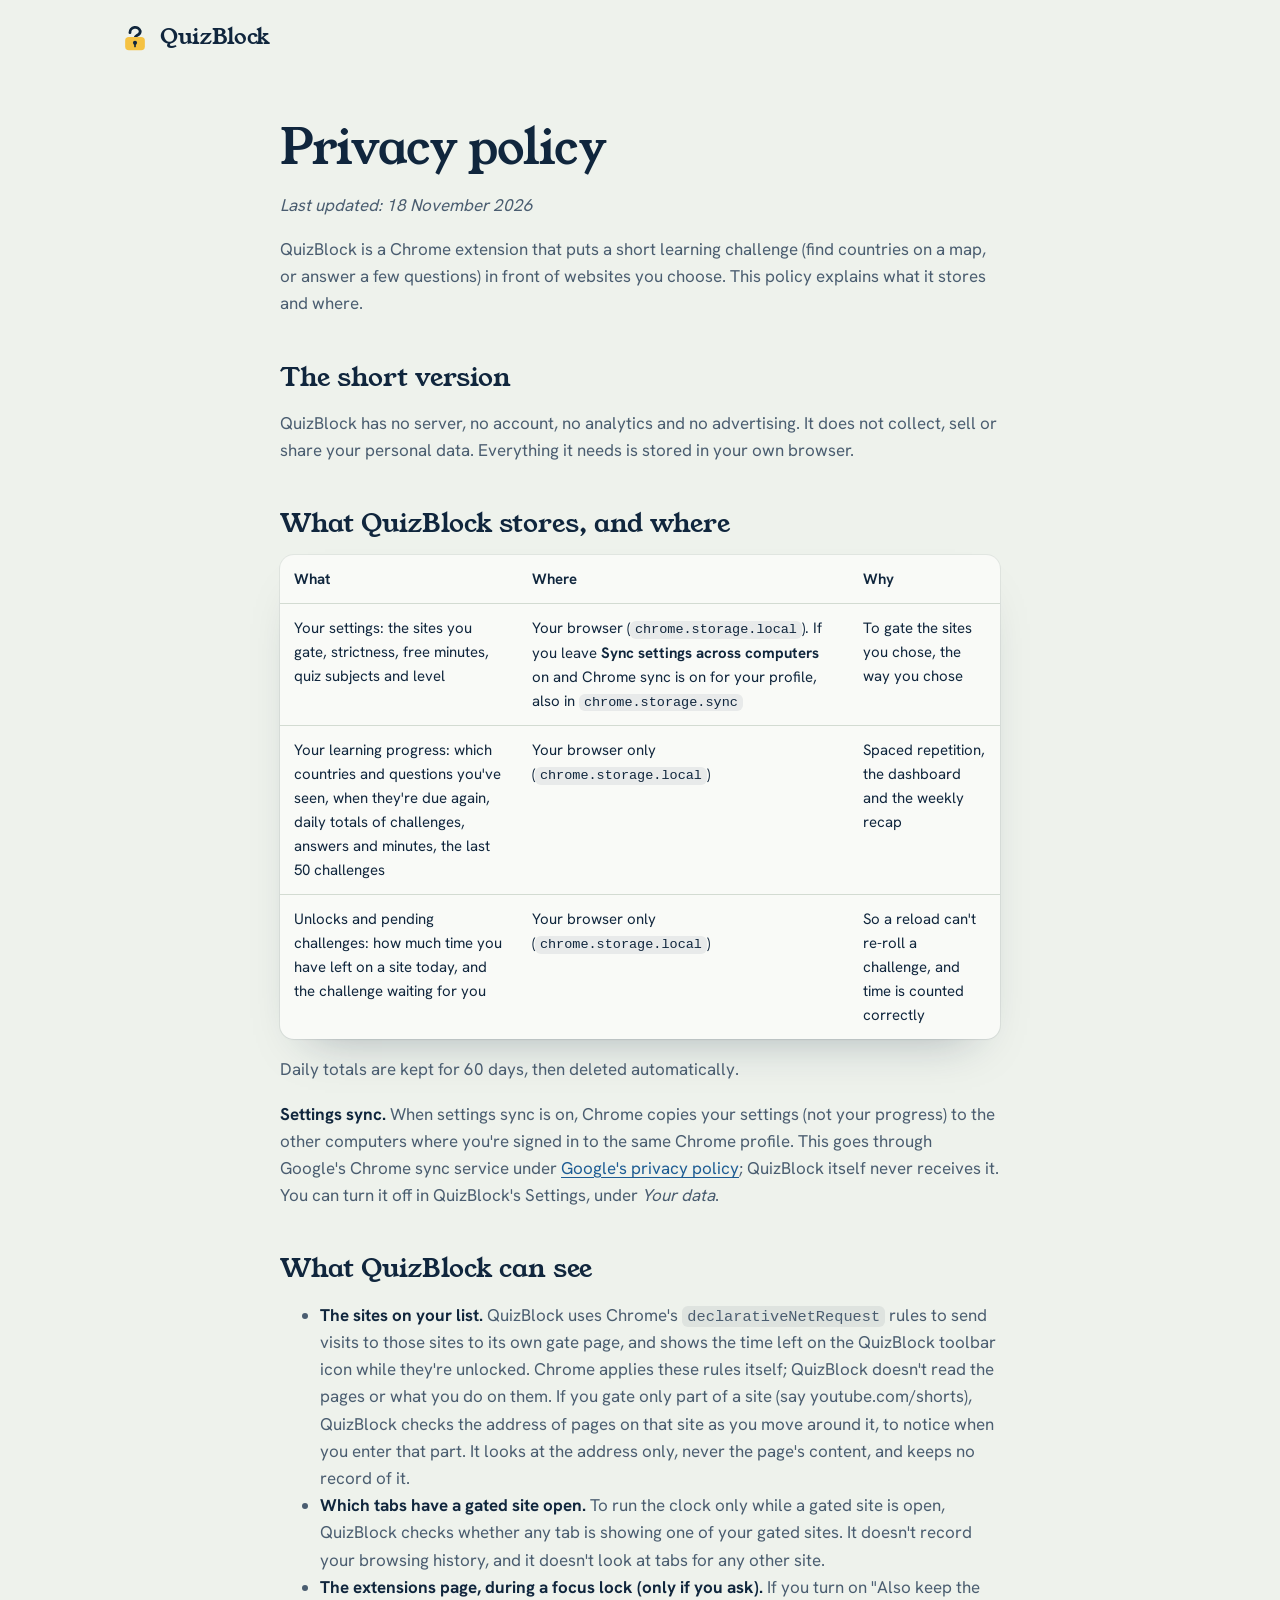
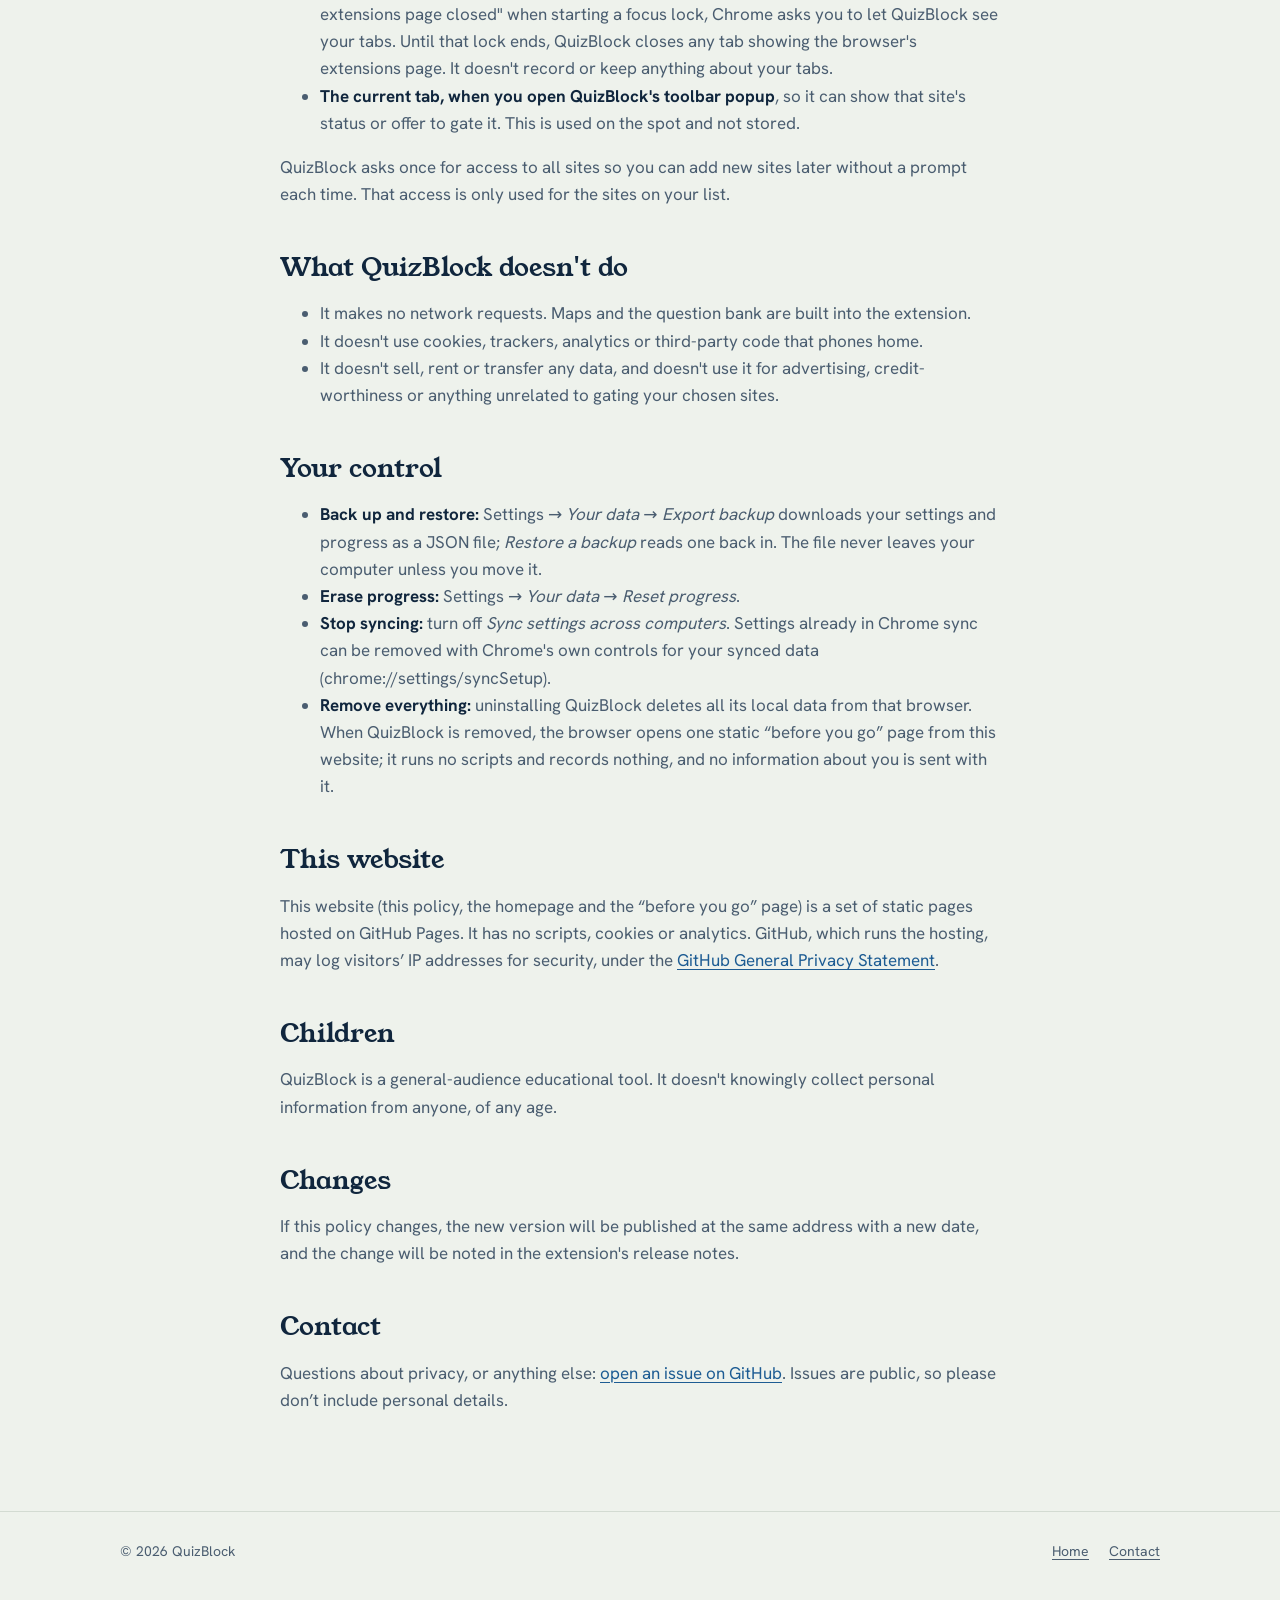
==== privacy.html @ a1161b98 "Publish QuizBlock website: homepage, privacy policy, uninstall page" ====
<!doctype html>
<html lang="en">
<head>
  <meta charset="utf-8">
  <meta name="viewport" content="width=device-width, initial-scale=1">
  <title>Privacy policy · QuizBlock</title>
  <meta name="description" content="QuizBlock has no server, no account, no analytics and no advertising. Everything it stores stays in your browser.">
  <link rel="icon" href="img/favicon-32.png">
  <link rel="stylesheet" href="style.css">
</head>
<body>
  <div class="wrap">
    <header class="bar">
      <a class="brand" href="./">
        <svg viewBox="0 0 32 32" aria-hidden="true"><path d="M10.6 11.4A5.6 5.6 0 0 1 21.6 9.8c0 2.9-2 3.9-3.6 4.7c-1.2.6-2 1.4-2 3" fill="none" stroke="currentColor" stroke-width="3" stroke-linecap="round" stroke-linejoin="round"/><rect x="5.5" y="16" width="21" height="14" rx="4" fill="#f5c242"/><circle cx="16" cy="22.2" r="2.2" fill="#10263d"/><path d="M16 23v3" stroke="#10263d" stroke-width="1.8" stroke-linecap="round"/></svg>
        QuizBlock
      </a>
    </header>
  </div>
  <main class="wrap doc">
<h1>Privacy policy</h1>
<p><em>Last updated: 18 November 2026</em></p>
<p>QuizBlock is a Chrome extension that puts a short learning challenge (find countries on a map, or answer a few questions) in front of websites you choose. This policy explains what it stores and where.</p>
<h2>The short version</h2>
<p>QuizBlock has no server, no account, no analytics and no advertising. It does not collect, sell or share your personal data. Everything it needs is stored in your own browser.</p>
<h2>What QuizBlock stores, and where</h2>
<div class="table"><table><thead><tr><th>What</th><th>Where</th><th>Why</th></tr></thead><tbody><tr><td>Your settings: the sites you gate, strictness, free minutes, quiz subjects and level</td><td>Your browser (<code>chrome.storage.local</code>). If you leave <strong>Sync settings across computers</strong> on and Chrome sync is on for your profile, also in <code>chrome.storage.sync</code></td><td>To gate the sites you chose, the way you chose</td></tr><tr><td>Your learning progress: which countries and questions you've seen, when they're due again, daily totals of challenges, answers and minutes, the last 50 challenges</td><td>Your browser only (<code>chrome.storage.local</code>)</td><td>Spaced repetition, the dashboard and the weekly recap</td></tr><tr><td>Unlocks and pending challenges: how much time you have left on a site today, and the challenge waiting for you</td><td>Your browser only (<code>chrome.storage.local</code>)</td><td>So a reload can't re-roll a challenge, and time is counted correctly</td></tr></tbody></table></div>
<p>Daily totals are kept for 60 days, then deleted automatically.</p>
<p><strong>Settings sync.</strong> When settings sync is on, Chrome copies your settings (not your progress) to the other computers where you're signed in to the same Chrome profile. This goes through Google's Chrome sync service under <a href="https://policies.google.com/privacy">Google's privacy policy</a>; QuizBlock itself never receives it. You can turn it off in QuizBlock's Settings, under <em>Your data</em>.</p>
<h2>What QuizBlock can see</h2>
<ul><li><strong>The sites on your list.</strong> QuizBlock uses Chrome's <code>declarativeNetRequest</code> rules to send visits to those sites to its own gate page, and shows the time left on the QuizBlock toolbar icon while they're unlocked. Chrome applies these rules itself; QuizBlock doesn't read the pages or what you do on them. If you gate only part of a site (say youtube.com/shorts), QuizBlock checks the address of pages on that site as you move around it, to notice when you enter that part. It looks at the address only, never the page's content, and keeps no record of it.</li><li><strong>Which tabs have a gated site open.</strong> To run the clock only while a gated site is open, QuizBlock checks whether any tab is showing one of your gated sites. It doesn't record your browsing history, and it doesn't look at tabs for any other site.</li><li><strong>The extensions page, during a focus lock (only if you ask).</strong> If you turn on "Also keep the extensions page closed" when starting a focus lock, Chrome asks you to let QuizBlock see your tabs. Until that lock ends, QuizBlock closes any tab showing the browser's extensions page. It doesn't record or keep anything about your tabs.</li><li><strong>The current tab, when you open QuizBlock's toolbar popup</strong>, so it can show that site's status or offer to gate it. This is used on the spot and not stored.</li></ul>
<p>QuizBlock asks once for access to all sites so you can add new sites later without a prompt each time. That access is only used for the sites on your list.</p>
<h2>What QuizBlock doesn't do</h2>
<ul><li>It makes no network requests. Maps and the question bank are built into the extension.</li><li>It doesn't use cookies, trackers, analytics or third-party code that phones home.</li><li>It doesn't sell, rent or transfer any data, and doesn't use it for advertising, credit-worthiness or anything unrelated to gating your chosen sites.</li></ul>
<h2>Your control</h2>
<ul><li><strong>Back up and restore:</strong> Settings → <em>Your data</em> → <em>Export backup</em> downloads your settings and progress as a JSON file; <em>Restore a backup</em> reads one back in. The file never leaves your computer unless you move it.</li><li><strong>Erase progress:</strong> Settings → <em>Your data</em> → <em>Reset progress</em>.</li><li><strong>Stop syncing:</strong> turn off <em>Sync settings across computers</em>. Settings already in Chrome sync can be removed with Chrome's own controls for your synced data (chrome://settings/syncSetup).</li><li><strong>Remove everything:</strong> uninstalling QuizBlock deletes all its local data from that browser. When QuizBlock is removed, the browser opens one static “before you go” page from this website; it runs no scripts and records nothing, and no information about you is sent with it.</li></ul>
<h2>This website</h2>
<p>This website (this policy, the homepage and the “before you go” page) is a set of static pages hosted on GitHub Pages. It has no scripts, cookies or analytics. GitHub, which runs the hosting, may log visitors’ IP addresses for security, under the <a href="https://docs.github.com/en/site-policy/privacy-policies/github-general-privacy-statement">GitHub General Privacy Statement</a>.</p>
<h2>Children</h2>
<p>QuizBlock is a general-audience educational tool. It doesn't knowingly collect personal information from anyone, of any age.</p>
<h2>Changes</h2>
<p>If this policy changes, the new version will be published at the same address with a new date, and the change will be noted in the extension's release notes.</p>
<h2>Contact</h2>
<p>Questions about privacy, or anything else: <!-- CONTACT: swap in the email address once it exists --><a href="https://github.com/VictorZ-29/quizblock-site/issues">open an issue on GitHub</a>. Issues are public, so please don’t include personal details.</p>

  </main>
  <footer class="foot">
    <div class="wrap">
      <span>© 2026 QuizBlock</span>
      <nav><a href="./">Home</a><a href="https://github.com/VictorZ-29/quizblock-site/issues">Contact</a></nav>
    </div>
  </footer>
</body>
</html>
---- style.css ----
/* QuizBlock website. Static: no scripts, cookies or analytics. Atlas Plate tokens
   mirror extension/src/styles/tokens.css. */

@font-face { font-family: 'Young Serif'; src: url('fonts/young-serif.woff2') format('woff2'); font-weight: 400; font-display: swap; }
@font-face { font-family: 'Hanken Grotesk'; src: url('fonts/hanken-grotesk.woff2') format('woff2'); font-weight: 100 900; font-display: swap; }

:root {
  --stage: #12395e;
  --stage-2: #0e2f4f;
  --stage-raised: #1b4a74;
  --stage-ink: #f3f6f1;
  --stage-muted: #a9bdd0;
  --stage-line: rgb(243 246 241 / 0.14);

  --bg: #eef2ec;
  --surface: #f9faf7;
  --ink: #10263d;
  --muted: #4a5d70;
  --line: #d3dbd2;
  --link: #1d5c93;
  --accent: #f5c242;
  --on-accent: #10263d;

  --serif: 'Young Serif', 'Iowan Old Style', Georgia, serif;
  --sans: 'Hanken Grotesk', 'Segoe UI', system-ui, sans-serif;
  --raise: 0 0 0 1px rgb(16 38 61 / 0.06), 0 1px 2px rgb(16 38 61 / 0.04), 0 24px 48px -28px rgb(16 38 61 / 0.35);
  color-scheme: light;
}

@media (prefers-color-scheme: dark) {
  :root {
    --bg: #0c2136;
    --surface: #102a44;
    --ink: #eef2ec;
    --muted: #a9bdd0;
    --line: rgb(243 246 241 / 0.12);
    --link: #f5c242;
    --raise: 0 0 0 1px rgb(243 246 241 / 0.08), 0 24px 48px -28px rgb(0 0 0 / 0.6);
    color-scheme: dark;
  }
}

* { box-sizing: border-box; }
html { -webkit-text-size-adjust: 100%; }
body { margin: 0; background: var(--bg); color: var(--ink); font: 17px/1.6 var(--sans); }
img { max-width: 100%; height: auto; display: block; }
a { color: var(--link); text-underline-offset: 0.18em; }
code { font-size: 0.9em; padding: 0.1em 0.35em; border-radius: 6px; background: color-mix(in srgb, var(--ink) 7%, transparent); }

.wrap { width: 100%; max-width: 1080px; margin: 0 auto; padding: 0 20px; }

/* Header */
.bar { display: flex; align-items: center; justify-content: space-between; gap: 16px; padding: 22px 0; }
.brand { display: inline-flex; align-items: center; gap: 10px; color: inherit; text-decoration: none; font: 400 22px/1 var(--serif); letter-spacing: -0.015em; }
.brand svg { width: 30px; height: 30px; flex: none; }
.bar nav { display: flex; gap: 20px; font-size: 15px; }
.bar nav a { color: inherit; opacity: 0.8; text-decoration: none; }
.bar nav a:hover { opacity: 1; text-decoration: underline; }

/* Hero (atlas blue) */
.stage { background: radial-gradient(ellipse 60% 80% at 80% 30%, var(--stage-raised), transparent 70%), linear-gradient(180deg, var(--stage), var(--stage-2)); color: var(--stage-ink); }
.stage a { color: var(--accent); }
.stage .brand, .stage .bar nav a { color: var(--stage-ink); }
.hero { display: grid; gap: 48px; padding: 40px 0 72px; }
.hero h1 { margin: 0; font: 400 clamp(38px, 5.2vw, 60px)/1.06 var(--serif); letter-spacing: -0.02em; text-wrap: balance; }
.hero p { margin: 20px 0 0; max-width: 34em; color: var(--stage-muted); font-size: clamp(17px, 2vw, 19px); }
.cta { display: flex; flex-wrap: wrap; align-items: center; gap: 14px 20px; margin-top: 32px; }
.btn { white-space: nowrap; display: inline-flex; align-items: center; gap: 10px; min-height: 52px; padding: 0 26px; border-radius: 999px; background: var(--accent); color: var(--on-accent); font-weight: 650; text-decoration: none; }
.btn:hover { background: #ffd15c; }
.btn[aria-disabled='true'] { background: transparent; color: var(--stage-ink); box-shadow: inset 0 0 0 1.5px var(--stage-line); cursor: default; }
.cta small { color: var(--stage-muted); font-size: 14px; }
.shot { border-radius: 14px; overflow: hidden; box-shadow: 0 0 0 1px var(--stage-line), 0 40px 80px -40px rgb(0 0 0 / 0.7); }
@media (max-width: 420px) { .btn { padding: 0 20px; font-size: 15px; } }
@media (min-width: 900px) {
  .hero { grid-template-columns: 1fr 1fr; align-items: center; padding: 56px 0 96px; }
}

/* Features */
.features { padding: 80px 0 40px; display: grid; gap: 72px; }
.feature { display: grid; gap: 28px; align-items: center; }
.feature h2 { margin: 0 0 12px; font: 400 clamp(28px, 3.6vw, 38px)/1.12 var(--serif); letter-spacing: -0.015em; }
.feature p { margin: 0; color: var(--muted); }
.feature ul { margin: 16px 0 0; padding-left: 20px; color: var(--muted); }
.feature li { margin: 6px 0; }
.feature .shot { box-shadow: var(--raise); }
@media (min-width: 900px) {
  .feature { grid-template-columns: 1fr 1.25fr; gap: 56px; }
  .feature:nth-child(even) > :first-child { order: 2; }
}

.promise { margin: 40px 0 88px; padding: 36px; border-radius: 24px; background: var(--surface); box-shadow: var(--raise); }
.promise h2 { margin: 0 0 10px; font: 400 28px/1.15 var(--serif); }
.promise p { margin: 0; color: var(--muted); max-width: 46em; }

/* Long-form pages (privacy) */
.doc { max-width: 760px; padding: 24px 20px 80px; }
.doc h1 { margin: 24px 0 6px; font: 400 clamp(34px, 5vw, 48px)/1.1 var(--serif); letter-spacing: -0.02em; }
.doc h2 { margin: 44px 0 10px; font: 400 26px/1.2 var(--serif); }
.doc p, .doc li { color: var(--muted); }
.doc strong { color: var(--ink); }
.doc .table { overflow-x: auto; margin: 16px 0; border-radius: 14px; box-shadow: var(--raise); background: var(--surface); }
.doc table { width: 100%; border-collapse: collapse; font-size: 15px; }
.doc th, .doc td { padding: 12px 14px; text-align: left; vertical-align: top; border-bottom: 1px solid var(--line); }
.doc th { color: var(--ink); font-weight: 650; }
.doc tr:last-child td { border-bottom: 0; }

/* Footer */
.foot { border-top: 1px solid var(--line); padding: 28px 0 40px; font-size: 14px; color: var(--muted); }
.foot .wrap { display: flex; flex-wrap: wrap; gap: 12px 24px; justify-content: space-between; }
.foot nav { display: flex; gap: 20px; }
.foot a { color: inherit; }
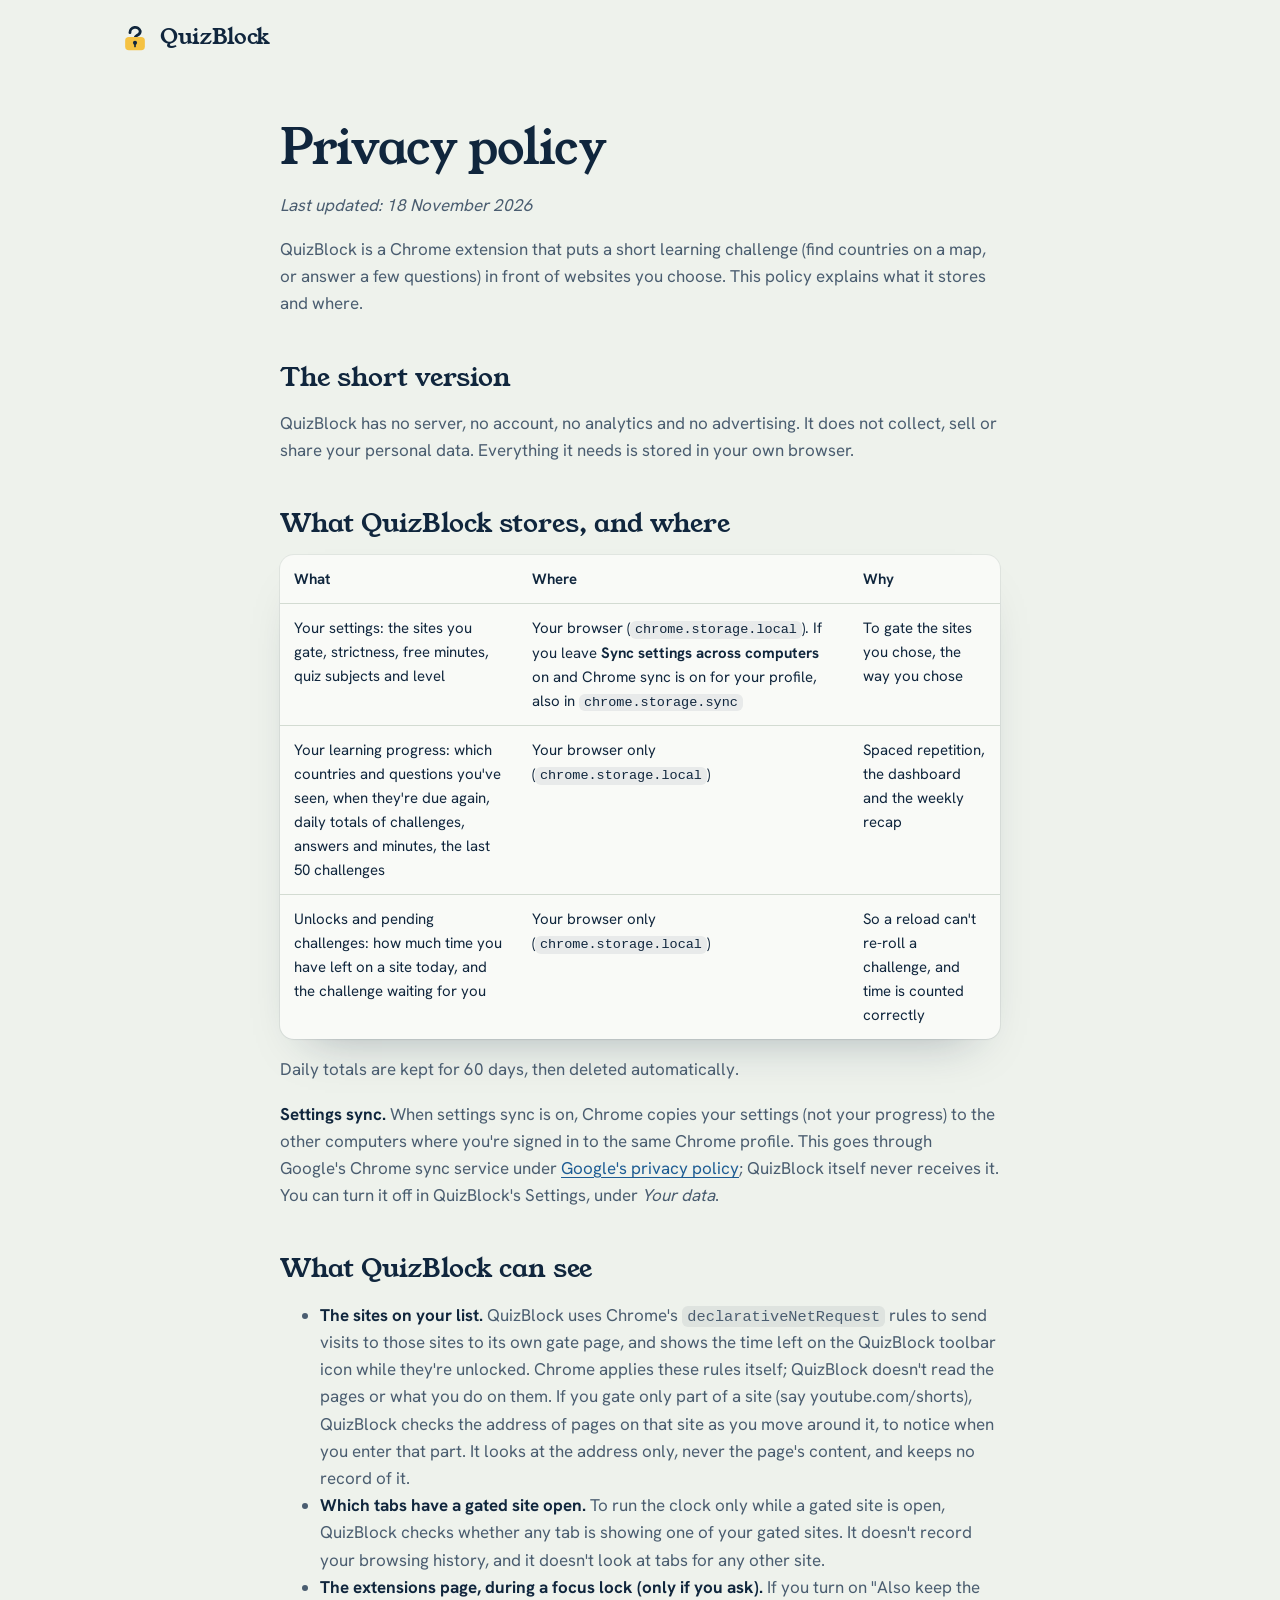
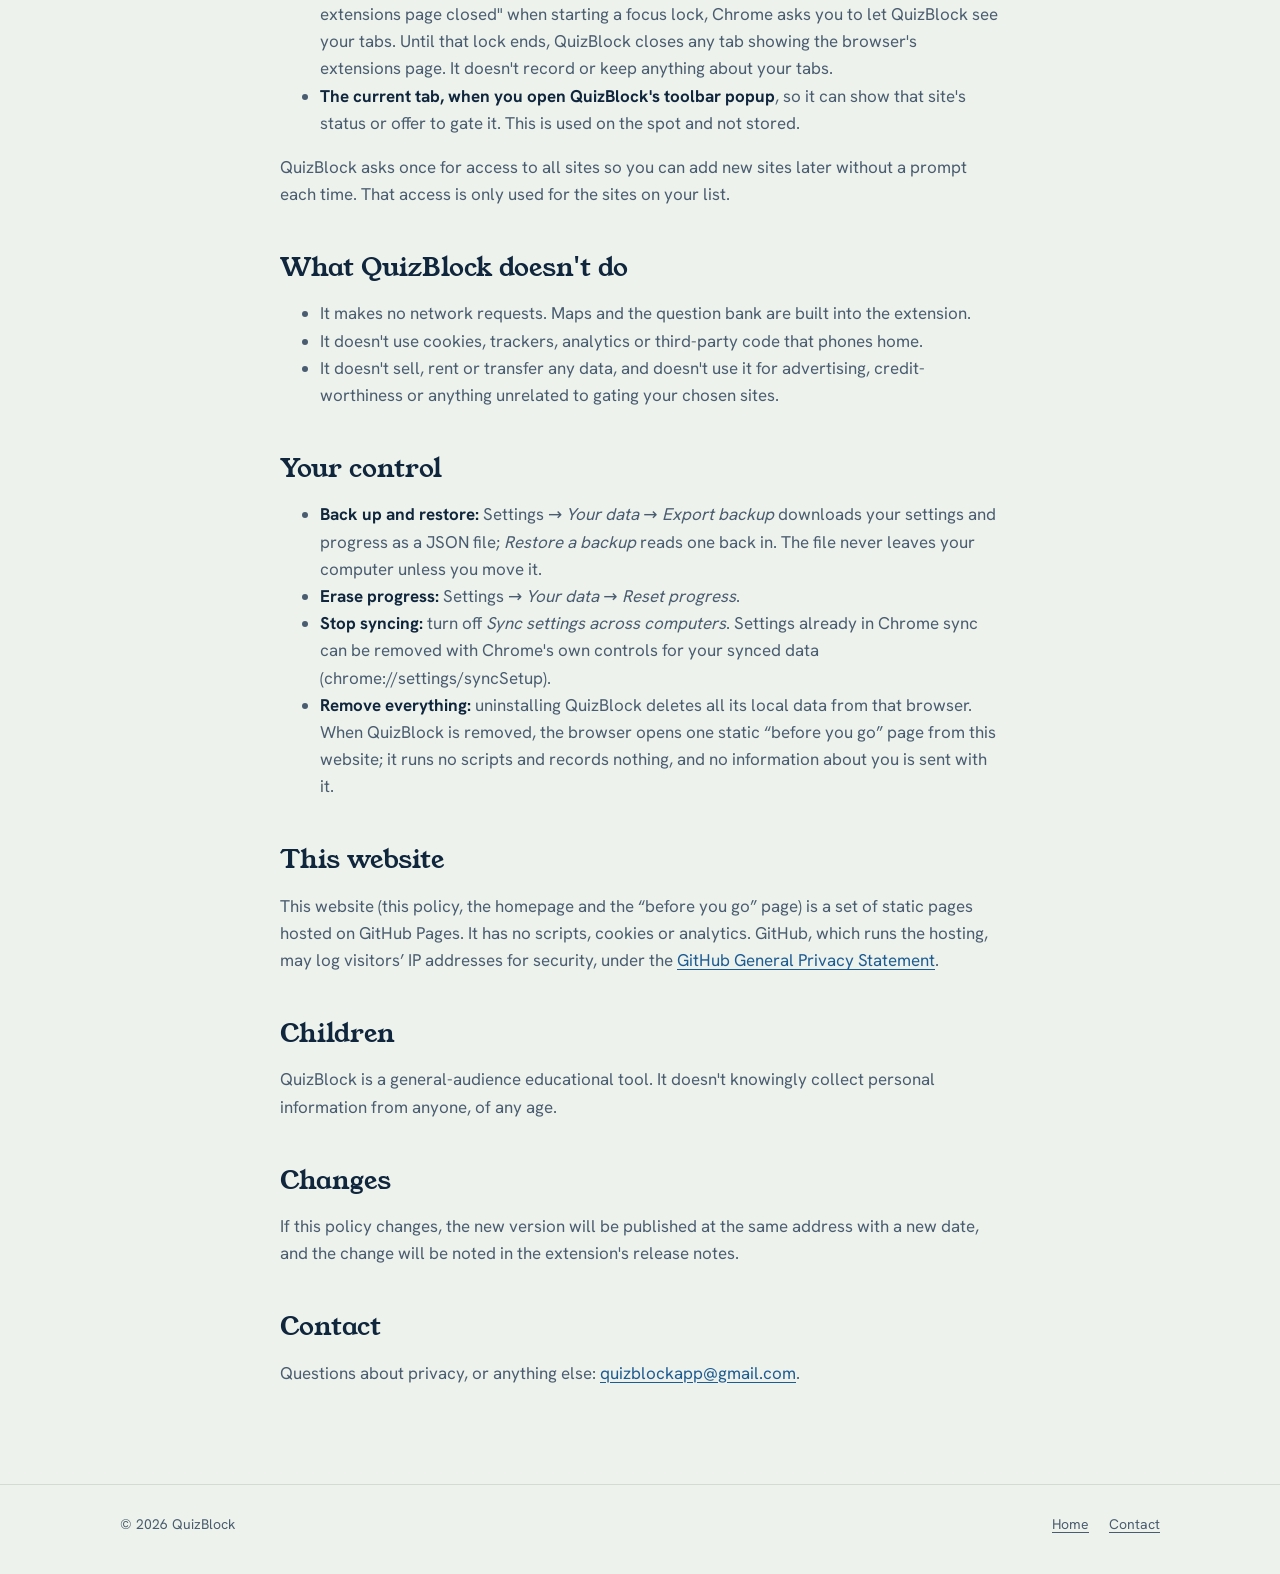
==== commit 2979584c: "Add contact email" ====
--- a/privacy.html
+++ b/privacy.html
@@ -41,13 +41,13 @@
 <h2>Changes</h2>
 <p>If this policy changes, the new version will be published at the same address with a new date, and the change will be noted in the extension's release notes.</p>
 <h2>Contact</h2>
-<p>Questions about privacy, or anything else: <!-- CONTACT: swap in the email address once it exists --><a href="https://github.com/VictorZ-29/quizblock-site/issues">open an issue on GitHub</a>. Issues are public, so please don’t include personal details.</p>
+<p>Questions about privacy, or anything else: <a href="mailto:quizblockapp@gmail.com">quizblockapp@gmail.com</a>.</p>
 
   </main>
   <footer class="foot">
     <div class="wrap">
       <span>© 2026 QuizBlock</span>
-      <nav><a href="./">Home</a><a href="https://github.com/VictorZ-29/quizblock-site/issues">Contact</a></nav>
+      <nav><a href="./">Home</a><a href="mailto:quizblockapp@gmail.com">Contact</a></nav>
     </div>
   </footer>
 </body>
